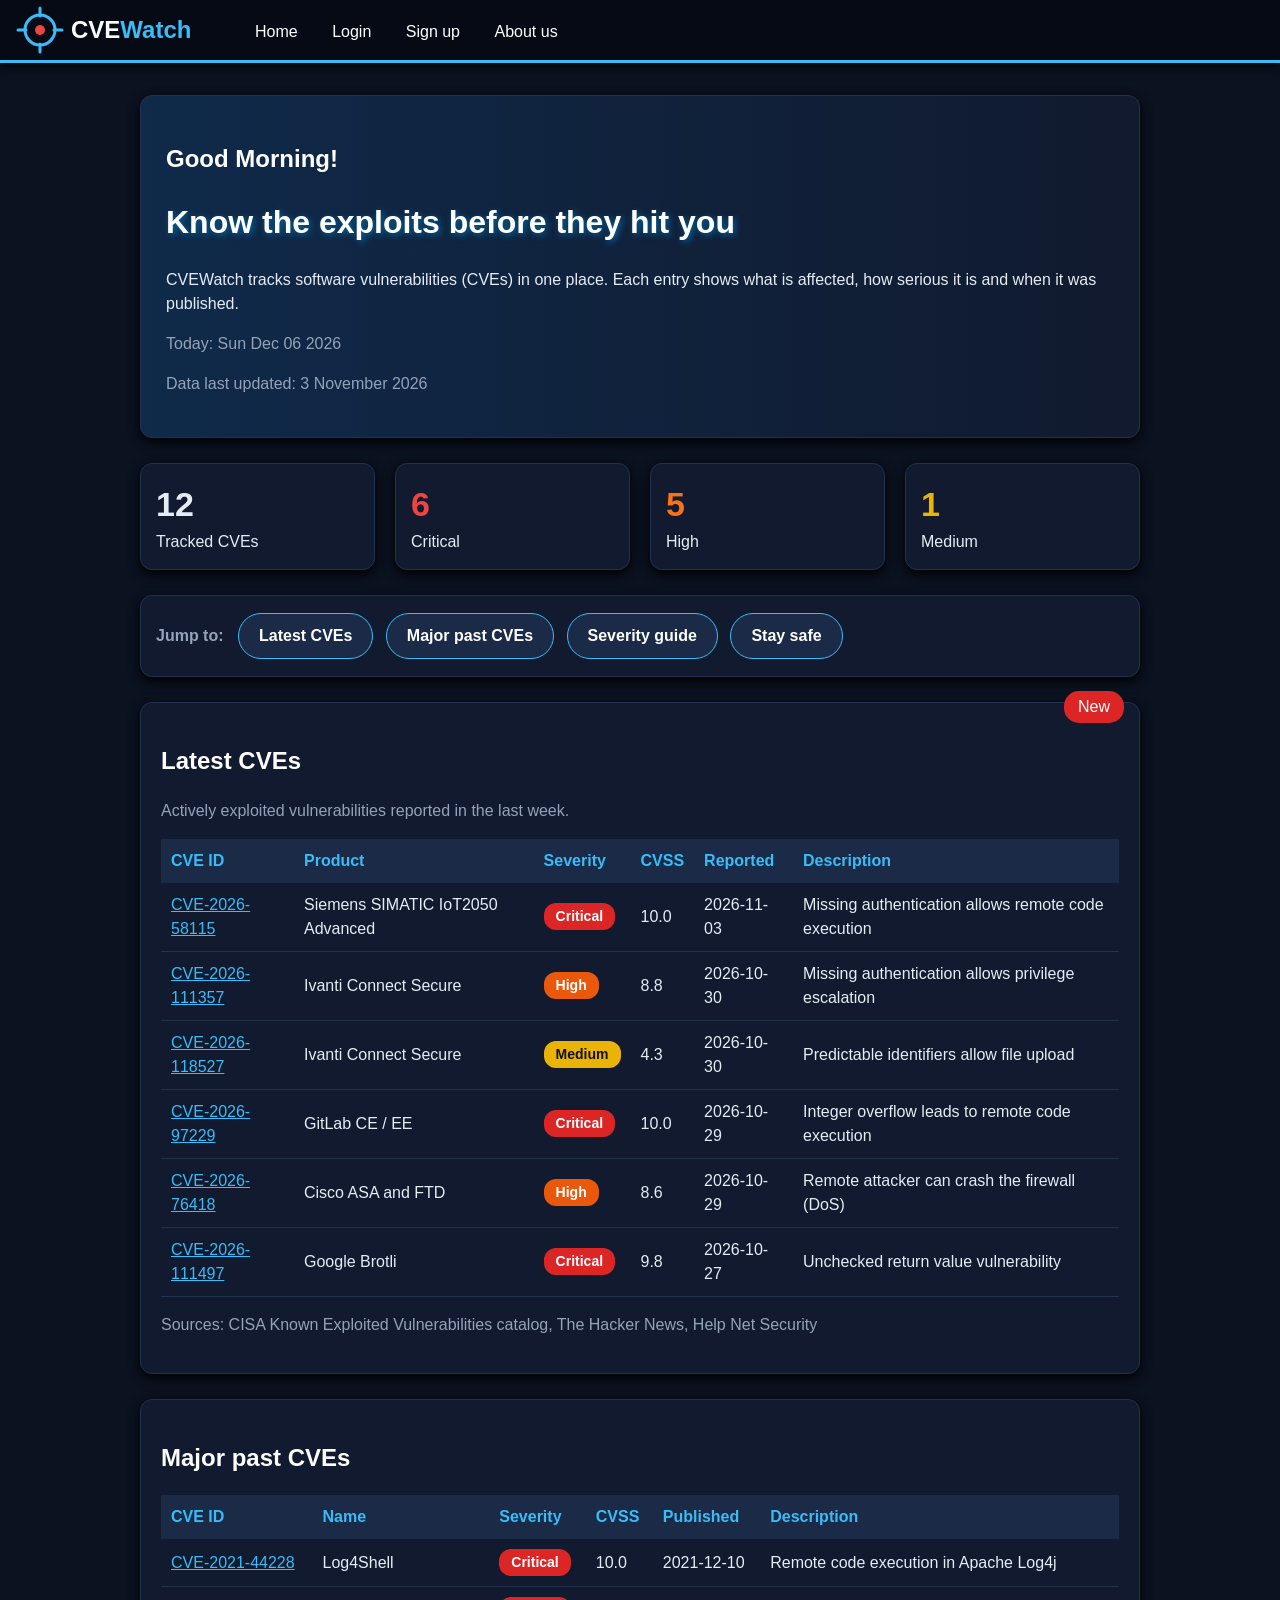
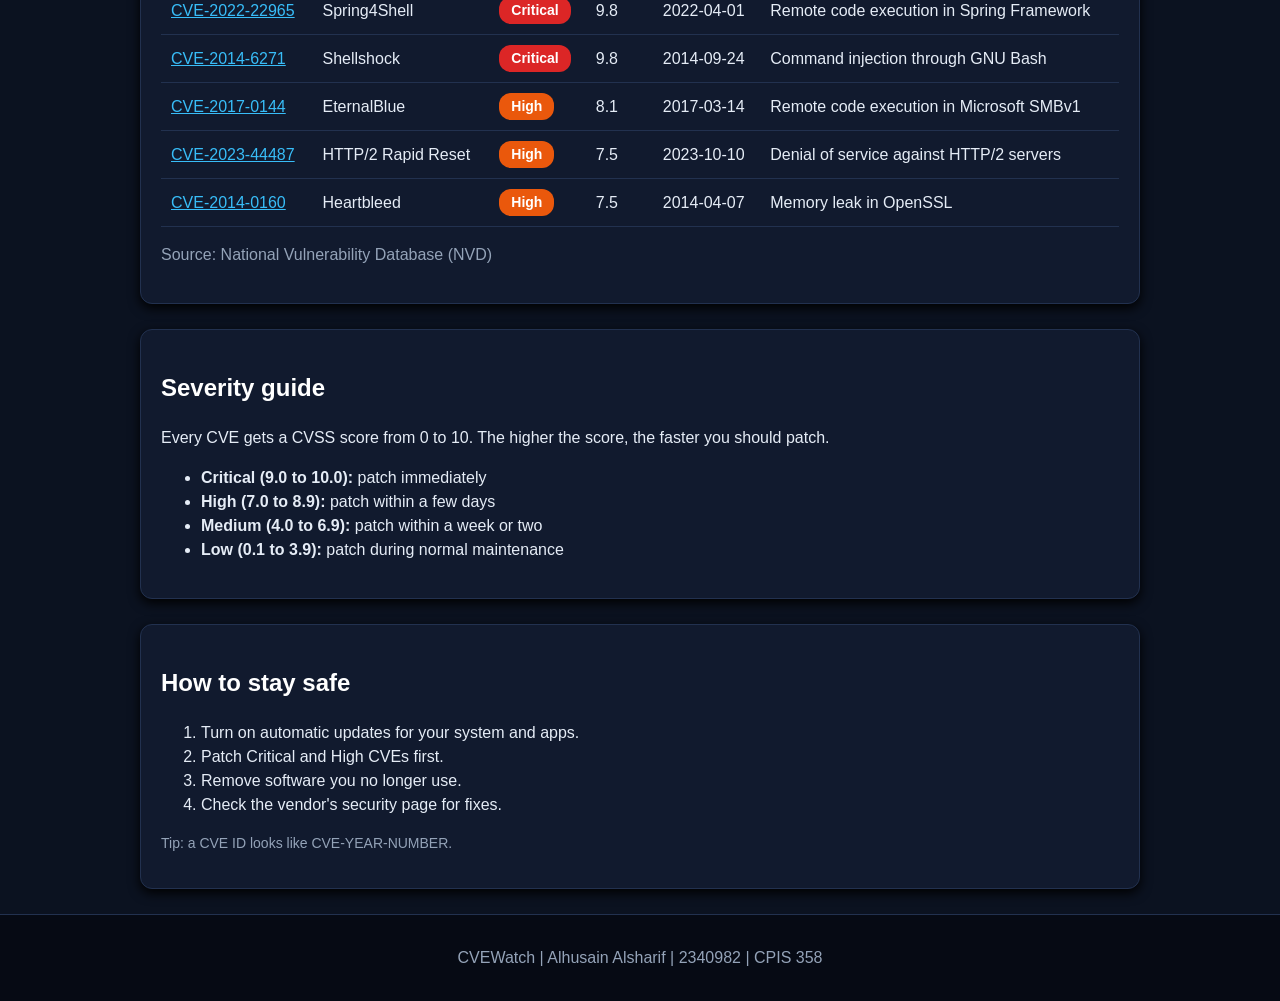
==== index.html @ aca45596 "Initial commit for CVEWatch project" ====
<!DOCTYPE html>
<html>
<head>
    <meta charset="utf-8">
    <title>CVEWatch - Home</title>
    <link rel="stylesheet" href="style.css">
    <!-- Internal CSS -->
    <style>
        .jump-bar {
            background-color: #111a2e;
            border: 1px solid #22314f;
            border-radius: 12px;
            padding: 12px 15px;
            margin-bottom: 25px;
            box-shadow: 0px 4px 12px black;
        }

        .jump-bar span {
            color: #94a3b8;
            font-weight: bold;
            margin-right: 10px;
        }

        .jump-bar a {
            display: inline-block;
            padding: 10px 20px;
            margin: 5px 8px 5px 0px;
            background-color: #1b2a47;
            color: white;
            font-weight: bold;
            text-decoration: none;
            border: 1px solid #38bdf8;
            border-radius: 25px;
        }

        .jump-bar a:hover {
            background-color: #38bdf8;
            color: #060a14;
        }
    </style>
</head>
<body>

<header>
    <img src="logo.svg" alt="CVEWatch logo" width="200" height="50" usemap="#logomap">
    <map name="logomap">
        <area shape="rect" coords="0,0,200,50" href="about.html" alt="About us">
    </map>
    <ul>
        <li><a href="index.html">Home</a></li>
        <li><a href="login.html">Login</a></li>
        <li><a href="signup.html">Sign up</a></li>
        <li><a href="about.html">About us</a></li>
    </ul>
</header>

<div class="container">

    <div class="hero">
        <!-- Embedded script -->
        <script>
            var now = new Date();
            var hour = now.getHours(); // current hour (0-23)

            if (hour < 12)
                document.write("<h2>Good Morning!</h2>");
            if (hour >= 12 && hour < 18)
                document.write("<h2>Good Afternoon!</h2>");
            if (hour >= 18)
                document.write("<h2>Good Evening!</h2>");
        </script>
        <h1>Know the exploits before they hit you</h1>
        <p>CVEWatch tracks software vulnerabilities (CVEs) in one place. Each entry shows what is affected, how serious it is and when it was published.</p>
        <!-- External script -->
        <script src="script.js"></script>
        <p class="muted">Data last updated: 3 November 2026</p>
    </div>

    <div class="stat">
        <span class="num">12</span>
        Tracked CVEs
    </div>
    <div class="stat">
        <span class="num" style="color: #ef4444;">6</span>
        Critical
    </div>
    <div class="stat">
        <span class="num" style="color: #f97316;">5</span>
        High
    </div>
    <div class="stat last">
        <span class="num" style="color: #eab308;">1</span>
        Medium
    </div>
    <div class="clear"></div>

    <!-- Internal linking -->
    <div class="jump-bar">
        <span>Jump to:</span>
        <a href="#latest">Latest CVEs</a>
        <a href="#famous">Major past CVEs</a>
        <a href="#severity">Severity guide</a>
        <a href="#safe">Stay safe</a>
    </div>

    <section id="latest" class="card">
        <span class="badge">New</span>
        <h2>Latest CVEs</h2>
        <p class="muted">Actively exploited vulnerabilities reported in the last week.</p>
        <table>
            <tr>
                <th>CVE ID</th>
                <th>Product</th>
                <th>Severity</th>
                <th>CVSS</th>
                <th>Reported</th>
                <th>Description</th>
            </tr>
            <tr>
                <td><a href="https://nvd.nist.gov/vuln/detail/CVE-2026-58115">CVE-2026-58115</a></td>
                <td>Siemens SIMATIC IoT2050 Advanced</td>
                <td><span class="pill critical">Critical</span></td>
                <td>10.0</td>
                <td>2026-11-03</td>
                <td>Missing authentication allows remote code execution</td>
            </tr>
            <tr>
                <td><a href="https://nvd.nist.gov/vuln/detail/CVE-2026-111357">CVE-2026-111357</a></td>
                <td>Ivanti Connect Secure</td>
                <td><span class="pill high">High</span></td>
                <td>8.8</td>
                <td>2026-10-30</td>
                <td>Missing authentication allows privilege escalation</td>
            </tr>
            <tr>
                <td><a href="https://nvd.nist.gov/vuln/detail/CVE-2026-118527">CVE-2026-118527</a></td>
                <td>Ivanti Connect Secure</td>
                <td><span class="pill medium">Medium</span></td>
                <td>4.3</td>
                <td>2026-10-30</td>
                <td>Predictable identifiers allow file upload</td>
            </tr>
            <tr>
                <td><a href="https://nvd.nist.gov/vuln/detail/CVE-2026-97229">CVE-2026-97229</a></td>
                <td>GitLab CE / EE</td>
                <td><span class="pill critical">Critical</span></td>
                <td>10.0</td>
                <td>2026-10-29</td>
                <td>Integer overflow leads to remote code execution</td>
            </tr>
            <tr>
                <td><a href="https://nvd.nist.gov/vuln/detail/CVE-2026-76418">CVE-2026-76418</a></td>
                <td>Cisco ASA and FTD</td>
                <td><span class="pill high">High</span></td>
                <td>8.6</td>
                <td>2026-10-29</td>
                <td>Remote attacker can crash the firewall (DoS)</td>
            </tr>
            <tr>
                <td><a href="https://nvd.nist.gov/vuln/detail/CVE-2026-111497">CVE-2026-111497</a></td>
                <td>Google Brotli</td>
                <td><span class="pill critical">Critical</span></td>
                <td>9.8</td>
                <td>2026-10-27</td>
                <td>Unchecked return value vulnerability</td>
            </tr>
        </table>
        <p class="muted">Sources: CISA Known Exploited Vulnerabilities catalog, The Hacker News, Help Net Security</p>
    </section>

    <section id="famous" class="card">
        <h2>Major past CVEs</h2>
        <table>
            <tr>
                <th>CVE ID</th>
                <th>Name</th>
                <th>Severity</th>
                <th>CVSS</th>
                <th>Published</th>
                <th>Description</th>
            </tr>
            <tr>
                <td><a href="https://nvd.nist.gov/vuln/detail/CVE-2021-44228">CVE-2021-44228</a></td>
                <td>Log4Shell</td>
                <td><span class="pill critical">Critical</span></td>
                <td>10.0</td>
                <td>2021-12-10</td>
                <td>Remote code execution in Apache Log4j</td>
            </tr>
            <tr>
                <td><a href="https://nvd.nist.gov/vuln/detail/CVE-2022-22965">CVE-2022-22965</a></td>
                <td>Spring4Shell</td>
                <td><span class="pill critical">Critical</span></td>
                <td>9.8</td>
                <td>2022-04-01</td>
                <td>Remote code execution in Spring Framework</td>
            </tr>
            <tr>
                <td><a href="https://nvd.nist.gov/vuln/detail/CVE-2014-6271">CVE-2014-6271</a></td>
                <td>Shellshock</td>
                <td><span class="pill critical">Critical</span></td>
                <td>9.8</td>
                <td>2014-09-24</td>
                <td>Command injection through GNU Bash</td>
            </tr>
            <tr>
                <td><a href="https://nvd.nist.gov/vuln/detail/CVE-2017-0144">CVE-2017-0144</a></td>
                <td>EternalBlue</td>
                <td><span class="pill high">High</span></td>
                <td>8.1</td>
                <td>2017-03-14</td>
                <td>Remote code execution in Microsoft SMBv1</td>
            </tr>
            <tr>
                <td><a href="https://nvd.nist.gov/vuln/detail/CVE-2023-44487">CVE-2023-44487</a></td>
                <td>HTTP/2 Rapid Reset</td>
                <td><span class="pill high">High</span></td>
                <td>7.5</td>
                <td>2023-10-10</td>
                <td>Denial of service against HTTP/2 servers</td>
            </tr>
            <tr>
                <td><a href="https://nvd.nist.gov/vuln/detail/CVE-2014-0160">CVE-2014-0160</a></td>
                <td>Heartbleed</td>
                <td><span class="pill high">High</span></td>
                <td>7.5</td>
                <td>2014-04-07</td>
                <td>Memory leak in OpenSSL</td>
            </tr>
        </table>
        <p class="muted">Source: National Vulnerability Database (NVD)</p>
    </section>

    <section id="severity" class="card">
        <h2>Severity guide</h2>
        <article>
            <p>Every CVE gets a CVSS score from 0 to 10. The higher the score, the faster you should patch.</p>
            <ul>
                <li><strong>Critical (9.0 to 10.0):</strong> patch immediately</li>
                <li><strong>High (7.0 to 8.9):</strong> patch within a few days</li>
                <li><strong>Medium (4.0 to 6.9):</strong> patch within a week or two</li>
                <li><strong>Low (0.1 to 3.9):</strong> patch during normal maintenance</li>
            </ul>
        </article>
    </section>

    <section id="safe" class="card">
        <h2>How to stay safe</h2>
        <article>
            <ol>
                <li>Turn on automatic updates for your system and apps.</li>
                <li>Patch Critical and High CVEs first.</li>
                <li>Remove software you no longer use.</li>
                <li>Check the vendor's security page for fixes.</li>
            </ol>
            <p style="color: #94a3b8; font-size: 14px;">Tip: a CVE ID looks like CVE-YEAR-NUMBER.</p>
        </article>
    </section>

</div>

<footer>
    <p>CVEWatch | Alhusain Alsharif | 2340982 | CPIS 358</p>
</footer>

</body>
</html>
---- style.css ----
/* CVEWatch - external stylesheet shared by all pages */

html {
    scroll-padding-top: 80px;
}

body {
    font-family: Arial, sans-serif;
    margin: 0;
    padding-top: 70px;
    background-color: #0b1220;
    color: #e5ecf6;
    line-height: 1.5;
}

a {
    color: #38bdf8;
}

/* Master page: header + menu (same on every page) */
header {
    position: fixed;
    top: 0;
    left: 0;
    width: 100%;
    height: 60px;
    background-color: #060a14;
    border-bottom: 3px solid #38bdf8;
    box-shadow: 0px 3px 10px black;
    z-index: 10; /* layering: header stays above the page content */
}

header img {
    float: left;
    margin: 5px 25px 0px 15px;
}

header ul {
    list-style-type: none;
    margin: 0;
    padding: 0;
}

header li {
    display: inline-block;
}

header li a {
    display: block;
    padding: 20px 15px;
    color: white;
    text-decoration: none;
}

header li a:hover {
    background-color: #38bdf8;
    color: #060a14;
}

.container {
    width: 90%;
    max-width: 1000px;
    margin: 25px auto;
}

h1 {
    color: white;
    text-shadow: 2px 2px 6px #0369a1;
}

h2 {
    color: white;
}

/* General classes */
.hero {
    background-image: linear-gradient(to right, #0f2a4a, #111a2e);
    border: 1px solid #22314f;
    border-radius: 12px;
    padding: 25px;
    margin-bottom: 25px;
    box-shadow: 0px 4px 12px black;
}

.card {
    position: relative;
    background-color: #111a2e;
    border: 1px solid #22314f;
    border-radius: 12px;
    padding: 20px;
    margin-bottom: 25px;
    box-shadow: 0px 4px 12px black;
}

.badge {
    position: absolute;
    top: -12px;
    right: 15px;
    background-color: #dc2626;
    color: white;
    padding: 4px 14px;
    border-radius: 15px;
    z-index: 5; /* layering: badge sits on top of the card */
}

.muted {
    color: #94a3b8;
}

/* Stat boxes */
.stat {
    float: left;
    width: 23.5%;
    margin-right: 2%;
    margin-bottom: 25px;
    padding: 15px;
    box-sizing: border-box;
    background-color: #111a2e;
    border: 1px solid #22314f;
    border-radius: 12px;
    box-shadow: 0px 4px 12px black;
}

.last {
    margin-right: 0;
}

.stat .num {
    display: block;
    font-size: 34px;
    font-weight: bold;
}

.clear {
    clear: both;
}

.btn {
    background-color: #38bdf8;
    color: #060a14;
    font-weight: bold;
    border: none;
    padding: 10px 22px;
    border-radius: 8px;
    cursor: pointer;
}

.btn:hover {
    background-color: white;
}

/* Tables */
table {
    width: 100%;
    border-collapse: collapse;
}

th {
    background-color: #1b2a47;
    color: #38bdf8;
    text-align: left;
    padding: 10px;
}

td {
    padding: 10px;
    border-bottom: 1px solid #22314f;
}

tr:hover td {
    background-color: #16223a;
}

/* Severity colours */
.pill {
    display: inline-block;
    padding: 3px 12px;
    border-radius: 12px;
    font-size: 14px;
    font-weight: bold;
}

.critical {
    background-color: #dc2626;
    color: white;
}

.high {
    background-color: #ea580c;
    color: white;
}

.medium {
    background-color: #eab308;
    color: #111111;
}

.low {
    background-color: #16a34a;
    color: white;
}

/* Forms */
form label {
    display: block;
    margin-top: 12px;
    font-weight: bold;
}

form input[type="text"],
form input[type="email"],
form input[type="password"] {
    width: 100%;
    padding: 10px;
    background-color: #0b1220;
    color: white;
    border: 1px solid #3b4d70;
    border-radius: 6px;
    box-sizing: border-box;
}

footer {
    text-align: center;
    padding: 15px;
    background-color: #060a14;
    color: #94a3b8;
    border-top: 1px solid #22314f;
}
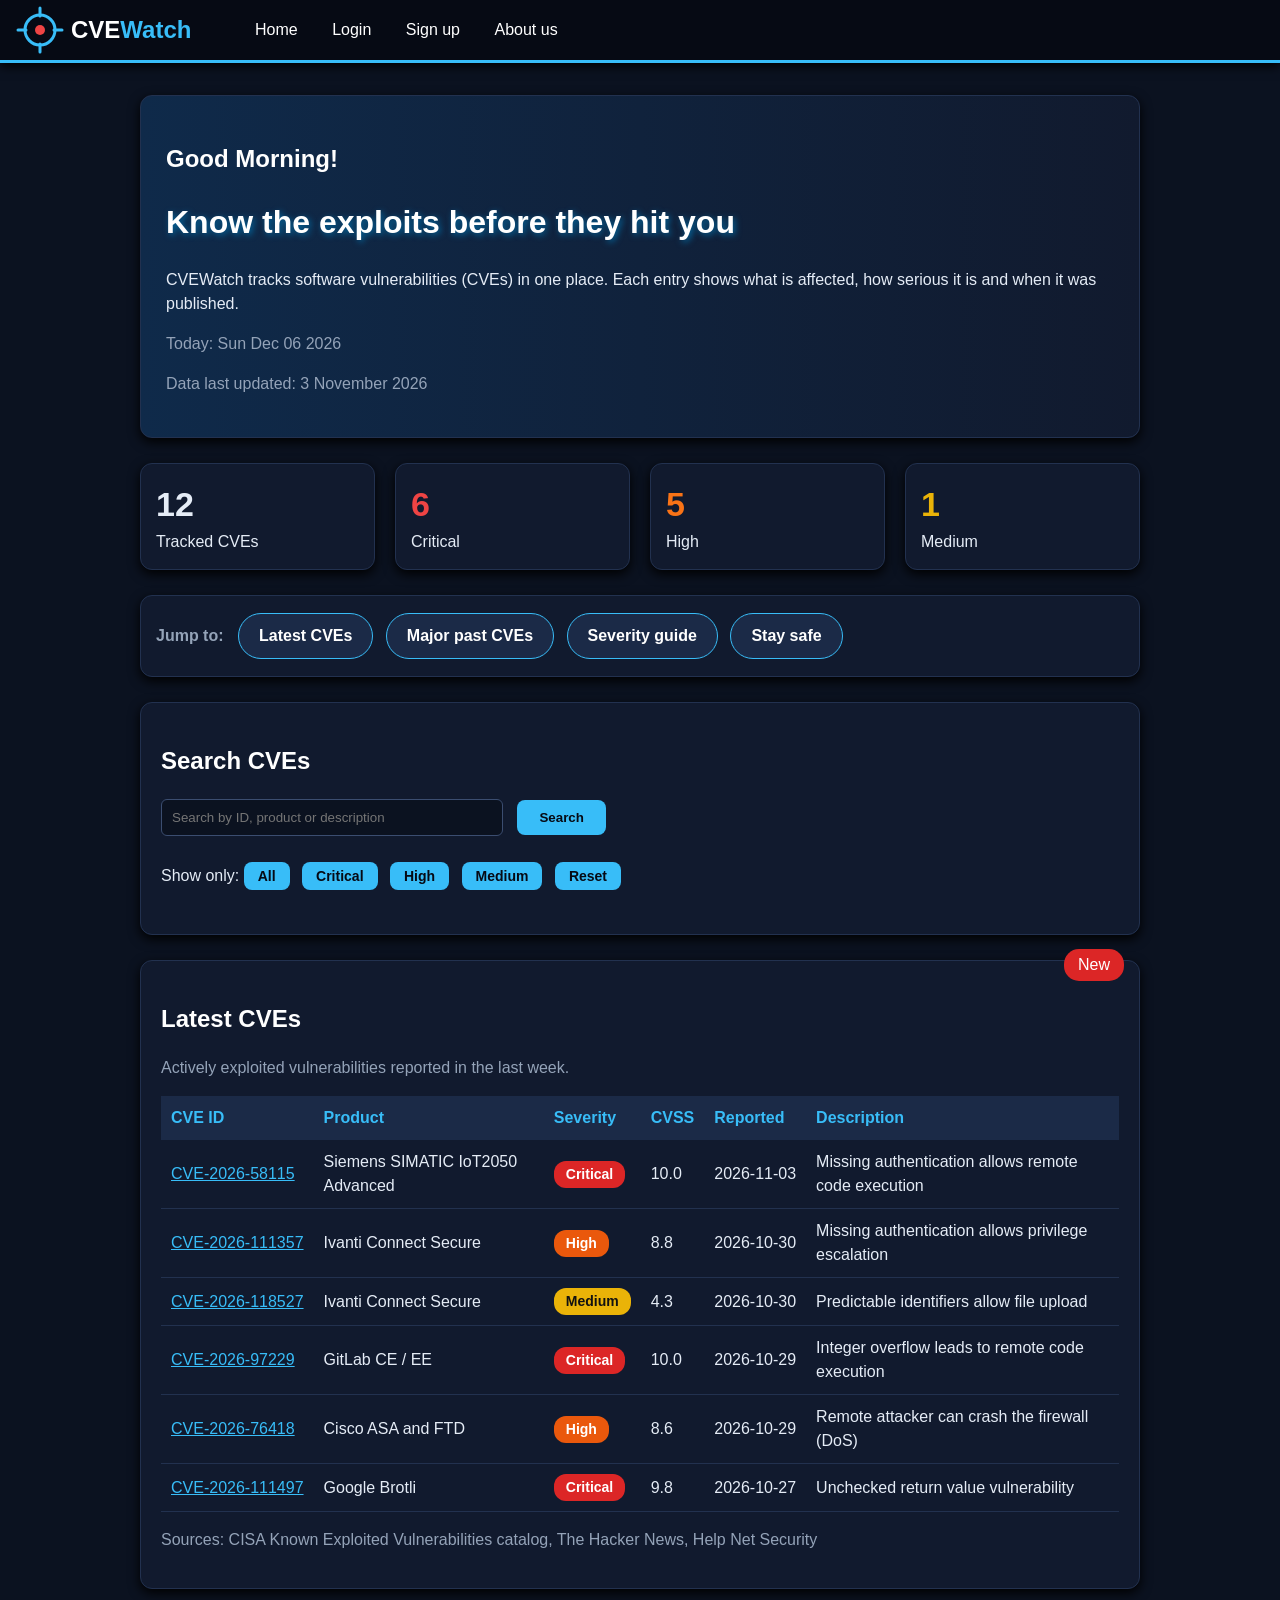
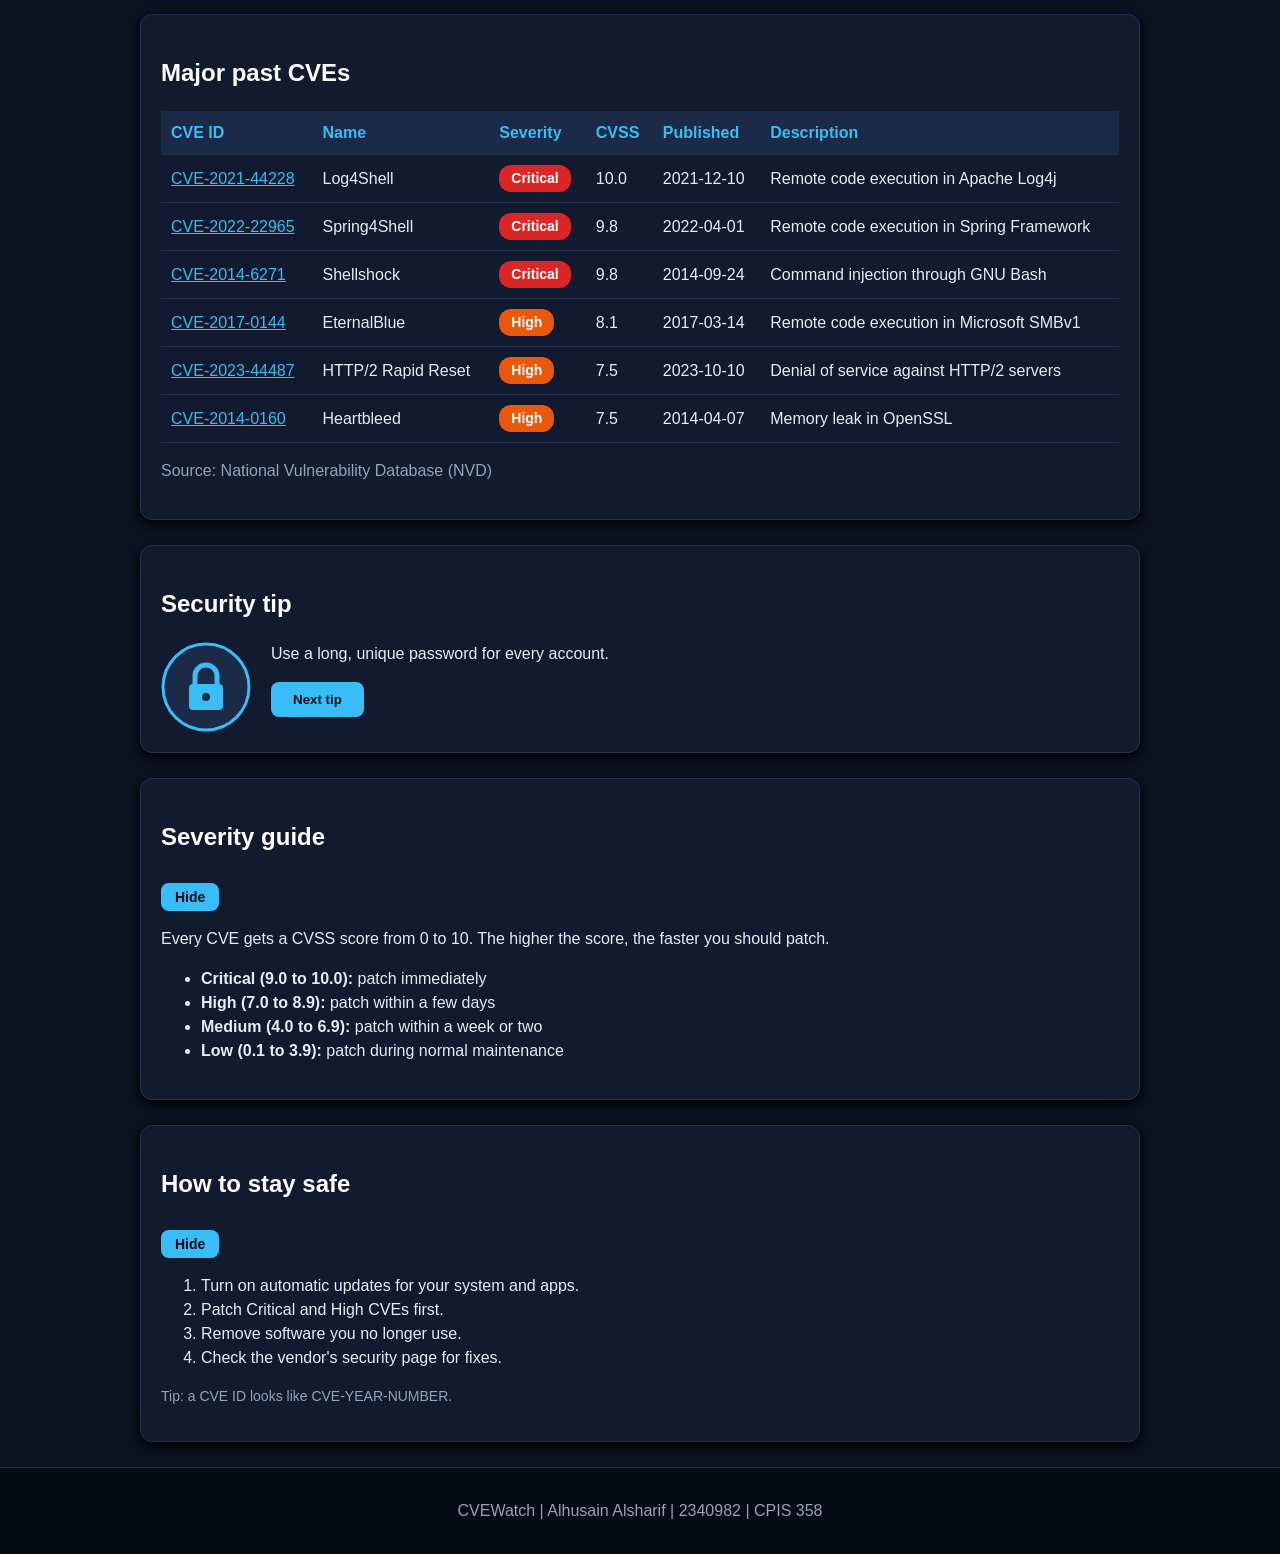
==== commit 5841e136: "Add files via upload Assignment 2: JavaScript module" ====
--- a/index.html
+++ b/index.html
@@ -4,6 +4,7 @@
     <meta charset="utf-8">
     <title>CVEWatch - Home</title>
     <link rel="stylesheet" href="style.css">
+    <script src="script.js"></script>
     <!-- Internal CSS -->
     <style>
         .jump-bar {
@@ -39,7 +40,7 @@
         }
     </style>
 </head>
-<body>
+<body onload="start()">
 
 <header>
     <img src="logo.svg" alt="CVEWatch logo" width="200" height="50" usemap="#logomap">
@@ -64,32 +65,33 @@
 
             if (hour < 12)
                 document.write("<h2>Good Morning!</h2>");
-            if (hour >= 12 && hour < 18)
-                document.write("<h2>Good Afternoon!</h2>");
-            if (hour >= 18)
-                document.write("<h2>Good Evening!</h2>");
+            if (hour >= 12) {
+                if (hour < 18)
+                    document.write("<h2>Good Afternoon!</h2>");
+                if (hour >= 18)
+                    document.write("<h2>Good Evening!</h2>");
+            }
         </script>
         <h1>Know the exploits before they hit you</h1>
         <p>CVEWatch tracks software vulnerabilities (CVEs) in one place. Each entry shows what is affected, how serious it is and when it was published.</p>
-        <!-- External script -->
-        <script src="script.js"></script>
+        <p class="muted">Today: <span id="today"></span></p>
         <p class="muted">Data last updated: 3 November 2026</p>
     </div>
 
     <div class="stat">
-        <span class="num">12</span>
+        <span class="num" id="statTotal">12</span>
         Tracked CVEs
     </div>
     <div class="stat">
-        <span class="num" style="color: #ef4444;">6</span>
+        <span class="num" style="color: #ef4444;" id="statCritical">6</span>
         Critical
     </div>
     <div class="stat">
-        <span class="num" style="color: #f97316;">5</span>
+        <span class="num" style="color: #f97316;" id="statHigh">5</span>
         High
     </div>
     <div class="stat last">
-        <span class="num" style="color: #eab308;">1</span>
+        <span class="num" style="color: #eab308;" id="statMedium">1</span>
         Medium
     </div>
     <div class="clear"></div>
@@ -103,11 +105,25 @@
         <a href="#safe">Stay safe</a>
     </div>
 
+    <div class="card filter-bar">
+        <h2>Search CVEs</h2>
+        <input type="text" id="searchBox" placeholder="Search by ID, product or description">
+        <button class="btn" onclick="applyFilters()">Search</button>
+        <p>Show only:
+            <button class="btn small" onclick="setLevel('All')">All</button>
+            <button class="btn small" onclick="setLevel('Critical')">Critical</button>
+            <button class="btn small" onclick="setLevel('High')">High</button>
+            <button class="btn small" onclick="setLevel('Medium')">Medium</button>
+            <button class="btn small" onclick="resetFilters()">Reset</button>
+        </p>
+        <p id="filterMsg" class="muted"></p>
+    </div>
+
     <section id="latest" class="card">
         <span class="badge">New</span>
         <h2>Latest CVEs</h2>
         <p class="muted">Actively exploited vulnerabilities reported in the last week.</p>
-        <table>
+        <table id="latestTable">
             <tr>
                 <th>CVE ID</th>
                 <th>Product</th>
@@ -170,7 +186,7 @@
 
     <section id="famous" class="card">
         <h2>Major past CVEs</h2>
-        <table>
+        <table id="pastTable">
             <tr>
                 <th>CVE ID</th>
                 <th>Name</th>
@@ -231,9 +247,18 @@
         <p class="muted">Source: National Vulnerability Database (NVD)</p>
     </section>
 
+    <section id="tips" class="card">
+        <h2>Security tip</h2>
+        <img id="tipImg" class="tip-img" src="tip1.svg" alt="Security tip icon" width="90" height="90">
+        <p id="tipText"></p>
+        <button class="btn" onclick="nextTip()">Next tip</button>
+        <div class="clear"></div>
+    </section>
+
     <section id="severity" class="card">
         <h2>Severity guide</h2>
-        <article>
+        <button class="btn small" id="btnSeverity" onclick="toggleSection('severityBody', 'btnSeverity')">Hide</button>
+        <article id="severityBody">
             <p>Every CVE gets a CVSS score from 0 to 10. The higher the score, the faster you should patch.</p>
             <ul>
                 <li><strong>Critical (9.0 to 10.0):</strong> patch immediately</li>
@@ -246,7 +271,8 @@
 
     <section id="safe" class="card">
         <h2>How to stay safe</h2>
-        <article>
+        <button class="btn small" id="btnSafe" onclick="toggleSection('safeBody', 'btnSafe')">Hide</button>
+        <article id="safeBody">
             <ol>
                 <li>Turn on automatic updates for your system and apps.</li>
                 <li>Patch Critical and High CVEs first.</li>
--- a/style.css
+++ b/style.css
@@ -43,10 +43,12 @@
 
 header li {
     display: inline-block;
+    vertical-align: top;
 }
 
 header li a {
     display: block;
+    line-height: 20px;
     padding: 20px 15px;
     color: white;
     text-decoration: none;
@@ -225,4 +227,54 @@
     background-color: #060a14;
     color: #94a3b8;
     border-top: 1px solid #22314f;
+}
+
+/* keep CVE IDs and dates on one line */
+td:first-child,
+td:nth-child(5) {
+    white-space: nowrap;
+}
+
+/* Form messages and JavaScript features */
+.error {
+    display: block;
+    min-height: 18px;
+    color: #f87171;
+    font-size: 14px;
+}
+
+.btn.small {
+    padding: 6px 14px;
+    font-size: 14px;
+    margin-top: 8px;
+}
+
+.filter-bar input,
+.filter-bar select {
+    padding: 10px;
+    background-color: #0b1220;
+    color: white;
+    border: 1px solid #3b4d70;
+    border-radius: 6px;
+    margin: 0px 10px 10px 0px;
+}
+
+.filter-bar input {
+    width: 320px;
+    max-width: 100%;
+}
+
+.tip-img {
+    float: left;
+    margin-right: 20px;
+}
+
+#strength {
+    display: block;
+    font-weight: bold;
+    font-size: 14px;
+}
+
+.filter-bar .btn {
+    margin: 0px 8px 8px 0px;
 }
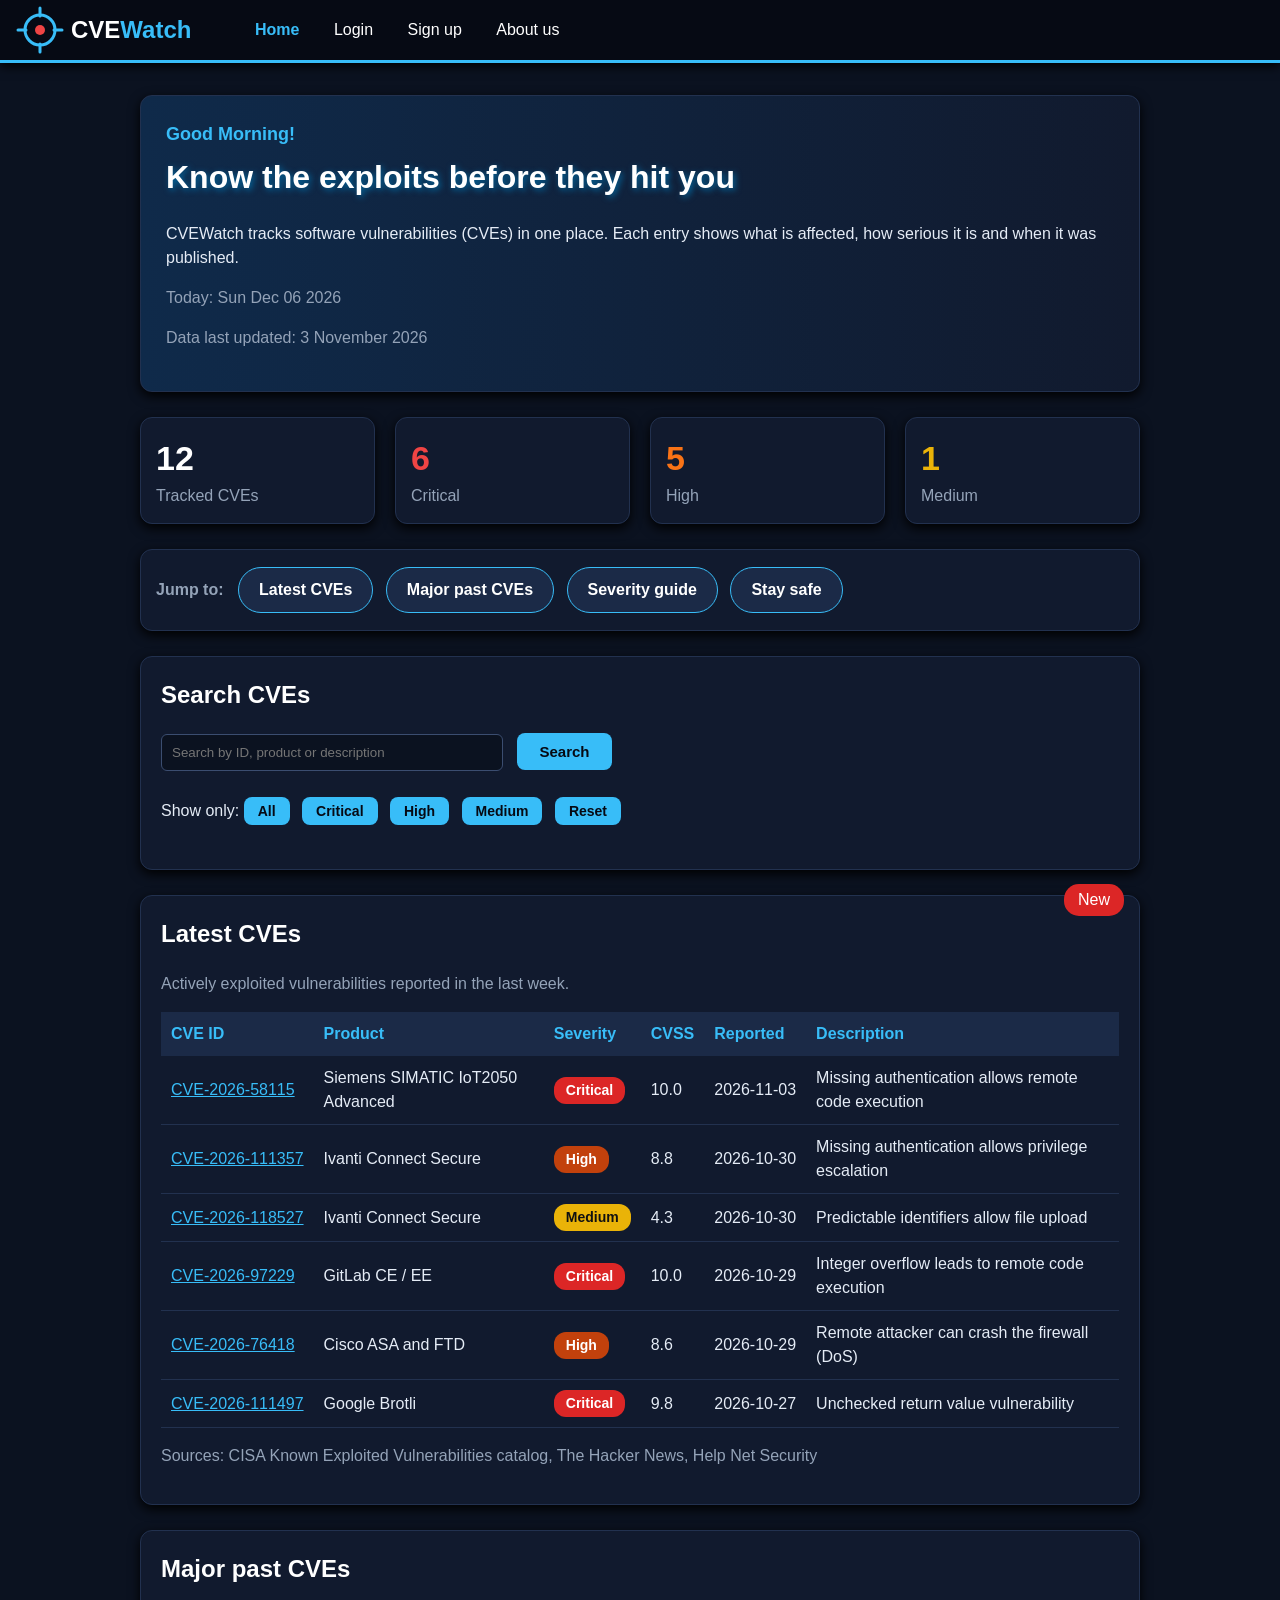
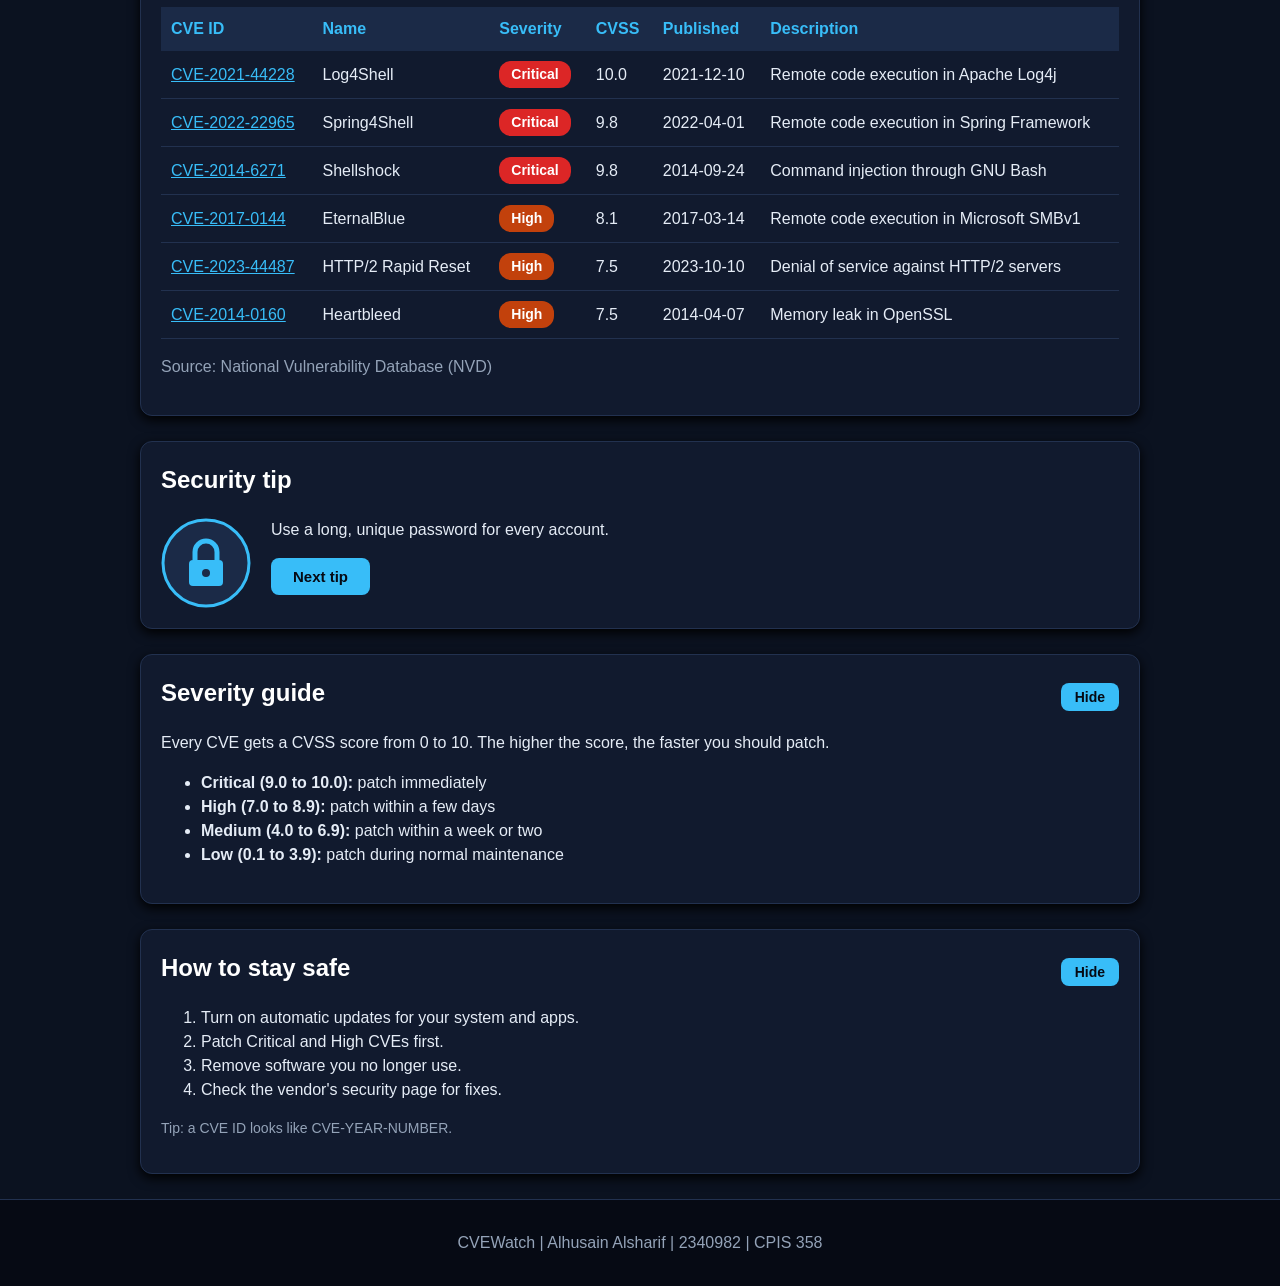
==== commit 0d2eb2d2: "Minor design fixes. Edited CSS and HTML to make the website look more smoother." ====
--- a/index.html
+++ b/index.html
@@ -1,5 +1,5 @@
 <!DOCTYPE html>
-<html>
+<html lang="en">
 <head>
     <meta charset="utf-8">
     <title>CVEWatch - Home</title>
@@ -48,7 +48,7 @@
         <area shape="rect" coords="0,0,200,50" href="about.html" alt="About us">
     </map>
     <ul>
-        <li><a href="index.html">Home</a></li>
+        <li><a href="index.html" class="active">Home</a></li>
         <li><a href="login.html">Login</a></li>
         <li><a href="signup.html">Sign up</a></li>
         <li><a href="about.html">About us</a></li>
@@ -107,7 +107,7 @@
 
     <div class="card filter-bar">
         <h2>Search CVEs</h2>
-        <input type="text" id="searchBox" placeholder="Search by ID, product or description">
+        <input type="text" id="searchBox" placeholder="Search by ID, product or description" onkeyup="applyFilters()">
         <button class="btn" onclick="applyFilters()">Search</button>
         <p>Show only:
             <button class="btn small" onclick="setLevel('All')">All</button>
@@ -256,8 +256,8 @@
     </section>
 
     <section id="severity" class="card">
+        <button class="btn small right" id="btnSeverity" onclick="toggleSection('severityBody', 'btnSeverity')">Hide</button>
         <h2>Severity guide</h2>
-        <button class="btn small" id="btnSeverity" onclick="toggleSection('severityBody', 'btnSeverity')">Hide</button>
         <article id="severityBody">
             <p>Every CVE gets a CVSS score from 0 to 10. The higher the score, the faster you should patch.</p>
             <ul>
@@ -270,8 +270,8 @@
     </section>
 
     <section id="safe" class="card">
+        <button class="btn small right" id="btnSafe" onclick="toggleSection('safeBody', 'btnSafe')">Hide</button>
         <h2>How to stay safe</h2>
-        <button class="btn small" id="btnSafe" onclick="toggleSection('safeBody', 'btnSafe')">Hide</button>
         <article id="safeBody">
             <ol>
                 <li>Turn on automatic updates for your system and apps.</li>
--- a/style.css
+++ b/style.css
@@ -1,11 +1,12 @@
 /* CVEWatch - external stylesheet shared by all pages */
 
+/* ---------- Page basics ---------- */
 html {
     scroll-padding-top: 80px;
 }
 
 body {
-    font-family: Arial, sans-serif;
+    font-family: "Segoe UI", Arial, sans-serif;
     margin: 0;
     padding-top: 70px;
     background-color: #0b1220;
@@ -17,7 +18,20 @@
     color: #38bdf8;
 }
 
-/* Master page: header + menu (same on every page) */
+a:hover {
+    color: white;
+}
+
+h1 {
+    color: white;
+    text-shadow: 2px 2px 6px #0369a1;
+}
+
+h2 {
+    color: white;
+}
+
+/* ---------- Master page: header + menu (same on every page) ---------- */
 header {
     position: fixed;
     top: 0;
@@ -54,27 +68,47 @@
     text-decoration: none;
 }
 
+/* the page you are on */
+header li a.active {
+    color: #38bdf8;
+    font-weight: bold;
+}
+
 header li a:hover {
     background-color: #38bdf8;
     color: #060a14;
 }
 
+/* ---------- Layout ---------- */
 .container {
     width: 90%;
     max-width: 1000px;
+    min-height: 70vh; /* keeps the footer near the bottom on short pages */
     margin: 25px auto;
 }
 
-h1 {
-    color: white;
-    text-shadow: 2px 2px 6px #0369a1;
-}
-
-h2 {
-    color: white;
-}
-
-/* General classes */
+/* smaller container for the Login and Sign up forms */
+.narrow {
+    max-width: 480px;
+}
+
+.clear {
+    clear: both;
+}
+
+.right {
+    float: right;
+}
+
+footer {
+    text-align: center;
+    padding: 15px;
+    background-color: #060a14;
+    color: #94a3b8;
+    border-top: 1px solid #22314f;
+}
+
+/* ---------- General classes ---------- */
 .hero {
     background-image: linear-gradient(to right, #0f2a4a, #111a2e);
     border: 1px solid #22314f;
@@ -82,6 +116,17 @@
     padding: 25px;
     margin-bottom: 25px;
     box-shadow: 0px 4px 12px black;
+}
+
+/* the greeting above the main title */
+.hero h2 {
+    margin: 0;
+    font-size: 18px;
+    color: #38bdf8;
+}
+
+.hero h1 {
+    margin-top: 5px;
 }
 
 .card {
@@ -94,6 +139,10 @@
     box-shadow: 0px 4px 12px black;
 }
 
+.card h2 {
+    margin-top: 0;
+}
+
 .badge {
     position: absolute;
     top: -12px;
@@ -109,7 +158,7 @@
     color: #94a3b8;
 }
 
-/* Stat boxes */
+/* ---------- Stat boxes ---------- */
 .stat {
     float: left;
     width: 23.5%;
@@ -118,6 +167,7 @@
     padding: 15px;
     box-sizing: border-box;
     background-color: #111a2e;
+    color: #94a3b8;
     border: 1px solid #22314f;
     border-radius: 12px;
     box-shadow: 0px 4px 12px black;
@@ -131,15 +181,15 @@
     display: block;
     font-size: 34px;
     font-weight: bold;
-}
-
-.clear {
-    clear: both;
-}
-
+    color: white;
+}
+
+/* ---------- Buttons ---------- */
 .btn {
     background-color: #38bdf8;
     color: #060a14;
+    font-family: inherit;
+    font-size: 15px;
     font-weight: bold;
     border: none;
     padding: 10px 22px;
@@ -151,7 +201,13 @@
     background-color: white;
 }
 
-/* Tables */
+.btn.small {
+    padding: 6px 14px;
+    font-size: 14px;
+    margin-top: 8px;
+}
+
+/* ---------- Tables ---------- */
 table {
     width: 100%;
     border-collapse: collapse;
@@ -173,7 +229,13 @@
     background-color: #16223a;
 }
 
-/* Severity colours */
+/* keep CVE IDs and dates on one line */
+td:first-child,
+td:nth-child(5) {
+    white-space: nowrap;
+}
+
+/* ---------- Severity colours ---------- */
 .pill {
     display: inline-block;
     padding: 3px 12px;
@@ -188,7 +250,7 @@
 }
 
 .high {
-    background-color: #ea580c;
+    background-color: #c2410c; /* dark enough for white text to be readable */
     color: white;
 }
 
@@ -202,7 +264,32 @@
     color: white;
 }
 
-/* Forms */
+/* ---------- Search and filter bar (Home page) ---------- */
+.filter-bar input,
+.filter-bar select {
+    padding: 10px;
+    background-color: #0b1220;
+    color: white;
+    border: 1px solid #3b4d70;
+    border-radius: 6px;
+    margin: 0px 10px 10px 0px;
+}
+
+.filter-bar input {
+    width: 320px;
+    max-width: 100%;
+}
+
+.filter-bar .btn {
+    margin: 0px 8px 8px 0px;
+}
+
+.tip-img {
+    float: left;
+    margin-right: 20px;
+}
+
+/* ---------- Forms (Login and Sign up) ---------- */
 form label {
     display: block;
     margin-top: 12px;
@@ -221,21 +308,11 @@
     box-sizing: border-box;
 }
 
-footer {
-    text-align: center;
-    padding: 15px;
-    background-color: #060a14;
-    color: #94a3b8;
-    border-top: 1px solid #22314f;
-}
-
-/* keep CVE IDs and dates on one line */
-td:first-child,
-td:nth-child(5) {
-    white-space: nowrap;
-}
-
-/* Form messages and JavaScript features */
+/* highlight the box you are typing in */
+input:focus {
+    outline: 2px solid #38bdf8;
+}
+
 .error {
     display: block;
     min-height: 18px;
@@ -243,38 +320,8 @@
     font-size: 14px;
 }
 
-.btn.small {
-    padding: 6px 14px;
+#strength {
+    display: block;
+    font-weight: bold;
     font-size: 14px;
-    margin-top: 8px;
-}
-
-.filter-bar input,
-.filter-bar select {
-    padding: 10px;
-    background-color: #0b1220;
-    color: white;
-    border: 1px solid #3b4d70;
-    border-radius: 6px;
-    margin: 0px 10px 10px 0px;
-}
-
-.filter-bar input {
-    width: 320px;
-    max-width: 100%;
-}
-
-.tip-img {
-    float: left;
-    margin-right: 20px;
-}
-
-#strength {
-    display: block;
-    font-weight: bold;
-    font-size: 14px;
-}
-
-.filter-bar .btn {
-    margin: 0px 8px 8px 0px;
-}+}
